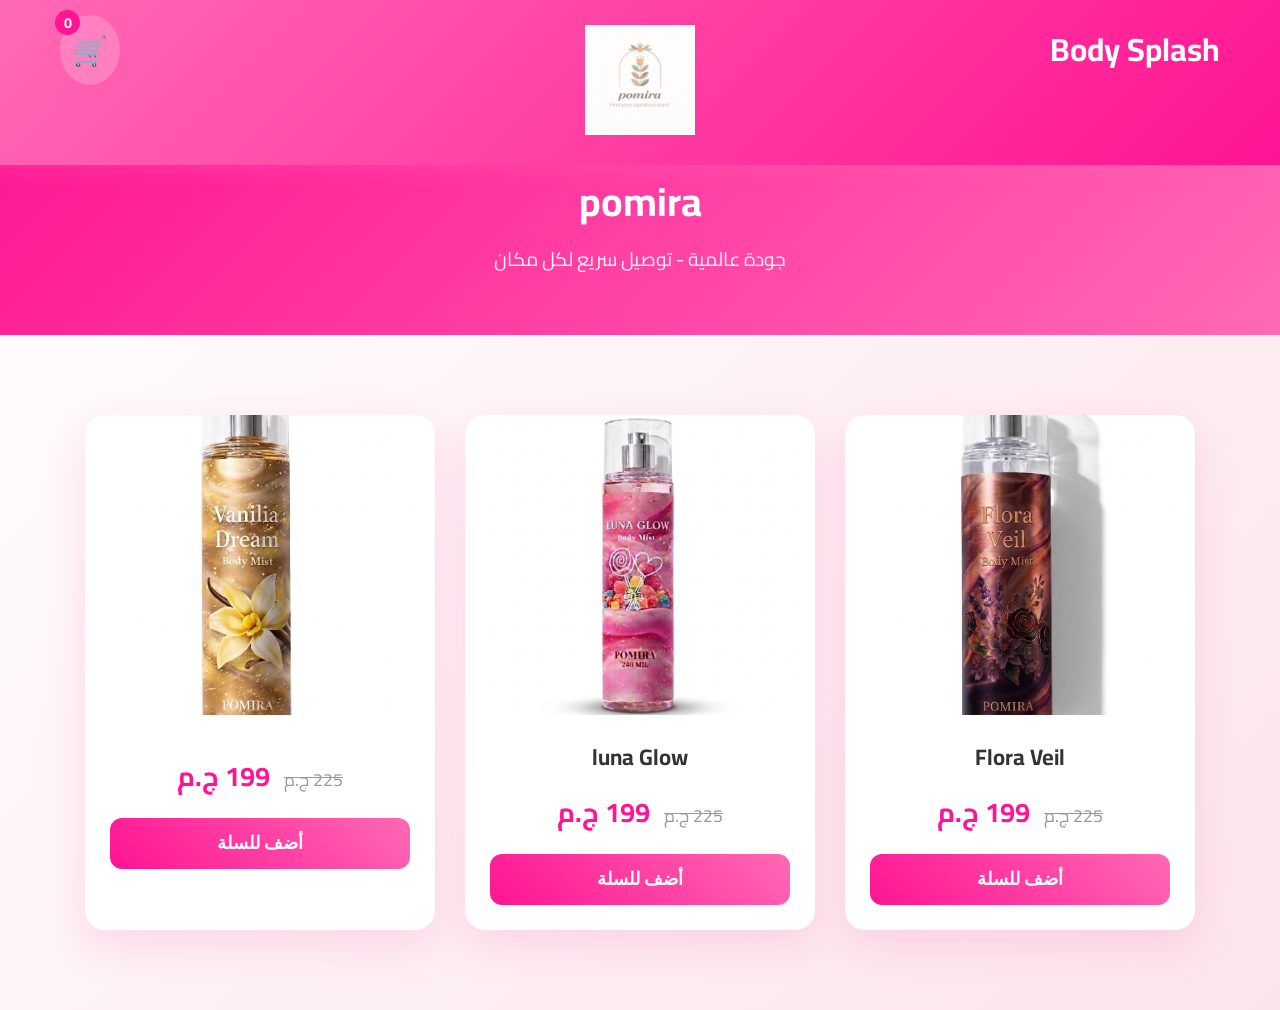
==== index.html @ 42bed2a0 "Add files via upload" ====
<!DOCTYPE html>
<html lang="ar" dir="rtl">
<head>
    <meta charset="UTF-8">
    <meta name="viewport" content="width=device-width, initial-scale=1.0">
    <title>Body Splash</title>
    <link href="https://fonts.googleapis.com/css2?family=Cairo:wght@400;600;700&display=swap" rel="stylesheet">
    <link rel="stylesheet" href="style.css">
</head>
<body>
    <header class="header">
        <div class="container">
            <h1>Body Splash</h1>
            <div class="cart-icon" id="cartIcon">
                <span>🛒</span>
                <span class="cart-count" id="cartCount">0</span>
            </div>
        </div>
    <div >
        <img src="lpgo pomria.jpg" class="center-img" alt="logo">
    </div>
    </header>

    <section class="hero">
        <div class="container">
            <h2>pomira</h2>
            <p>جودة عالمية - توصيل سريع لكل مكان</p>
        </div>
    </section>

    <section class="products">
        <div class="container">
            <div class="products-grid">
                <div class="product" data-name="Flora Veil" data-price="199">
                    <div class="product-img">
                        <img src="Flora Veil  .jpg" alt="Flora Veil">
                    </div>
                    <div class="product-info">
                        <h3>Flora Veil</h3>
                        <div class="price">
                            <span class="old">225 ج.م</span>
                            <span class="new">199 ج.م</span>
                        </div>
                        <button class="add-cart">أضف للسلة</button>
                    </div>
                </div>

                <div class="product" data-name="luna Glow" data-price="199">
                    <div class="product-img">
                        <img src="Luna Glow.jpg" alt="luna glow">
                    </div>
                    <div class="product-info">
                        <h3>luna Glow</h3>
                        <div class="price">
                            <span class="old">225 ج.م</span>
                            <span class="new">199 ج.م</span>
                        </div>
                        <button class="add-cart">أضف للسلة</button>
                    </div>
                </div>

                <div class="product" data-name="Vanilia Dream" data-price="199">
                    <div class="product-img">
                        <img src="Vanilia Dream.jpg" alt="Vanilia Dream">
                    </div>
                    <div class="product-info">
                        <h3></h3>
                        <div class="price">
                            <span class="old">225 ج.م</span>
                            <span class="new">199 ج.م</span>
                        </div>
                        <button class="add-cart">أضف للسلة</button>
                    </div>
                </div>
            </div>
        </div>
    </section>

    <!-- سلة المشتريات -->
    <div id="cartModal" class="modal">
        <div class="modal-content">
            <div class="modal-header">
                <h2>🛒 سلة التسوق</h2>
                <span class="close">&times;</span>
            </div>
            <div id="cartItems" class="cart-items"></div>
            
            <div class="customer-data">
                <h3>بيانات العميل</h3>
                <input type="text" id="name" placeholder="الاسم الكامل">
                <input type="tel" id="phone" placeholder="رقم الواتساب">
                <input type="text" id="address" placeholder="العنوان">
            
            </div>
            
            <div class="total">
                <h3>الإجمالي: <span id="totalPrice">0</span> ج.م</h3>
            </div>
            <button id="sendOrder" class="send-btn">📱 تأكيد وإرسال للواتساب</button>
        </div>
    </div>

    <script src="script.js"></script>
</body>
</html>
---- style.css ----
* {
    margin: 0;
    padding: 0;
    box-sizing: border-box;
}

body {
    font-family: 'Cairo', sans-serif;
    background: linear-gradient(135deg, #ffffff 0%, #fce4ec 100%);
    color: #333;
    line-height: 1.6;
}

.container {
    max-width: 1200px;
    margin: 0 auto;
    padding: 0 20px;
}

/* Header */
.header {
    background: linear-gradient(135deg, #ff69b4, #ff1493);
    color: white;
    padding: 15px 0;
    position: fixed;
    top: 0;
    width: 100%;
    z-index: 1000;
    box-shadow: 0 4px 20px rgba(255,105,180,0.3);
}

.header .container {
    display: flex;
    justify-content: space-between;
    align-items: center;
}

.header h1 {
    font-size: 2rem;
    font-weight: 700;
}

.cart-icon {
    font-size: 1.8rem;
    cursor: pointer;
    padding: 12px;
    border-radius: 50%;
    background: rgba(255,255,255,0.2);
    transition: all 0.3s;
    position: relative;
}

.cart-icon:hover {
    background: rgba(255,255,255,0.4);
    transform: scale(1.1);
}

.cart-count {
    position: absolute;
    top: -5px;
    left: -5px;
    background: #ff1493;
    color: white;
    border-radius: 50%;
    width: 25px;
    height: 25px;
    display: flex;
    align-items: center;
    justify-content: center;
    font-size: 0.9rem;
    font-weight: bold;
}

/* Hero */
.hero {
    background: linear-gradient(135deg, #ff1493, #ff69b4);
    color: white;
    text-align: center;
    padding: 100px 0 60px;
    margin-top: 70px;
}

.hero h2 {
    font-size: 2.5rem;
    margin-bottom: 10px;
}

.hero p {
    font-size: 1.2rem;
    opacity: 0.95;
}

/* Products */
.products {
    padding: 80px 0;
}

.products-grid {
    display: flex;
    gap: 30px;
    justify-content: center;
    flex-wrap: wrap;
}

.product {
    background: white;
    border-radius: 20px;
    width: 350px;
    box-shadow: 0 15px 40px rgba(255,105,180,0.2);
    transition: all 0.4s;
    overflow: hidden;
}

.product:hover {
    transform: translateY(-10px);
    box-shadow: 0 25px 60px rgba(255,105,180,0.3);
}

.product-img {
    height: 300px;
    overflow: hidden;
}

.product-img img {
    width: 100%;
    height: 100%;
    object-fit: cover;
    transition: transform 0.4s;
}

.product:hover .product-img img {
    transform: scale(1.1);
}

.product-info {
    padding: 25px;
    text-align: center;
}

.product-info h3 {
    font-size: 1.4rem;
    margin-bottom: 15px;
    color: #333;
}

.price {
    margin-bottom: 20px;
}

.old {
    text-decoration: line-through;
    color: #999;
    font-size: 1.1rem;
    margin-left: 10px;
}

.new {
    color: #ff1493;
    font-size: 1.7rem;
    font-weight: bold;
}

.add-cart {
    width: 100%;
    background: linear-gradient(45deg, #ff1493, #ff69b4);
    color: white;
    border: none;
    padding: 15px;
    border-radius: 12px;
    font-size: 1.1rem;
    font-weight: 600;
    cursor: pointer;
    transition: all 0.3s;
}

.add-cart:hover {
    transform: translateY(-2px);
    box-shadow: 0 10px 30px rgba(255,20,147,0.4);
}

/* Modal */
.modal {
    display: none;
    position: fixed;
    top: 0;
    left: 0;
    width: 100%;
    height: 100%;
    background: rgba(0,0,0,0.6);
    z-index: 2000;
    backdrop-filter: blur(10px);
}

.modal-content {
    position: absolute;
    top: 50%;
    left: 50%;
    transform: translate(-50%, -50%);
    width: 90%;
    max-width: 500px;
    max-height: 90vh;
    background: white;
    border-radius: 25px;
    overflow-y: auto;
    animation: modalSlide 0.3s ease;
}

@keyframes modalSlide {
    from { transform: translate(-50%, -50%) scale(0.8); opacity: 0; }
    to { transform: translate(-50%, -50%) scale(1); opacity: 1; }
}

.modal-header {
    background: linear-gradient(135deg, #ff1493, #ff69b4);
    color: white;
    padding: 25px;
    display: flex;
    justify-content: space-between;
    align-items: center;
}

.close {
    font-size: 2rem;
    cursor: pointer;
    transition: 0.3s;
}

.close:hover {
    color: #fff;
    transform: scale(1.2);
}

.cart-items {
    padding: 20px;
    max-height: 300px;
    overflow-y: auto;
}

.cart-item {
    display: flex;
    justify-content: space-between;
    align-items: center;
    padding: 15px;
    margin-bottom: 15px;
    background: #fce4ec;
    border-radius: 12px;
    border-right: 4px solid #ff1493;
}

.customer-data {
    padding: 20px;
}

.customer-data h3 {
    margin-bottom: 15px;
    color: #333;
}

.customer-data input,
.customer-data select {
    width: 100%;
    padding: 15px;
    margin-bottom: 15px;
    border: 2px solid #fce4ec;
    border-radius: 12px;
    font-size: 1rem;
    font-family: 'Cairo', sans-serif;
}

.customer-data input:focus,
.customer-data select:focus {
    outline: none;
    border-color: #ff1493;
}

.total {
    padding: 20px;
    background: linear-gradient(135deg, #ff1493, #ff69b4);
    color: white;
    text-align: center;
}

.total h3 {
    font-size: 1.6rem;
}

.send-btn {
    width: 100%;
    background: linear-gradient(45deg, #ff4757, #ff6b7a);
    color: white;
    border: none;
    padding: 20px;
    font-size: 1.2rem;
    font-weight: bold;
    border-radius: 15px;
    cursor: pointer;
    margin: 10px;
    transition: all 0.3s;
}

.send-btn:hover {
    transform: translateY(-3px);
    box-shadow: 0 15px 35px rgba(255,71,87,0.4);
}

@media (max-width: 768px) {
    .products-grid {
        flex-direction: column;
        align-items: center;
    }
    
    .product {
        width: 100%;
        max-width: 350px;
    }
}
.center-img {
    display: block;
    margin: -60px auto 15px; /* زودنا الرقم السالب لـ -60 عشان تطلع فوق أكتر */
    width: 110px;
    height: 110px;
    object-fit: cover;
}
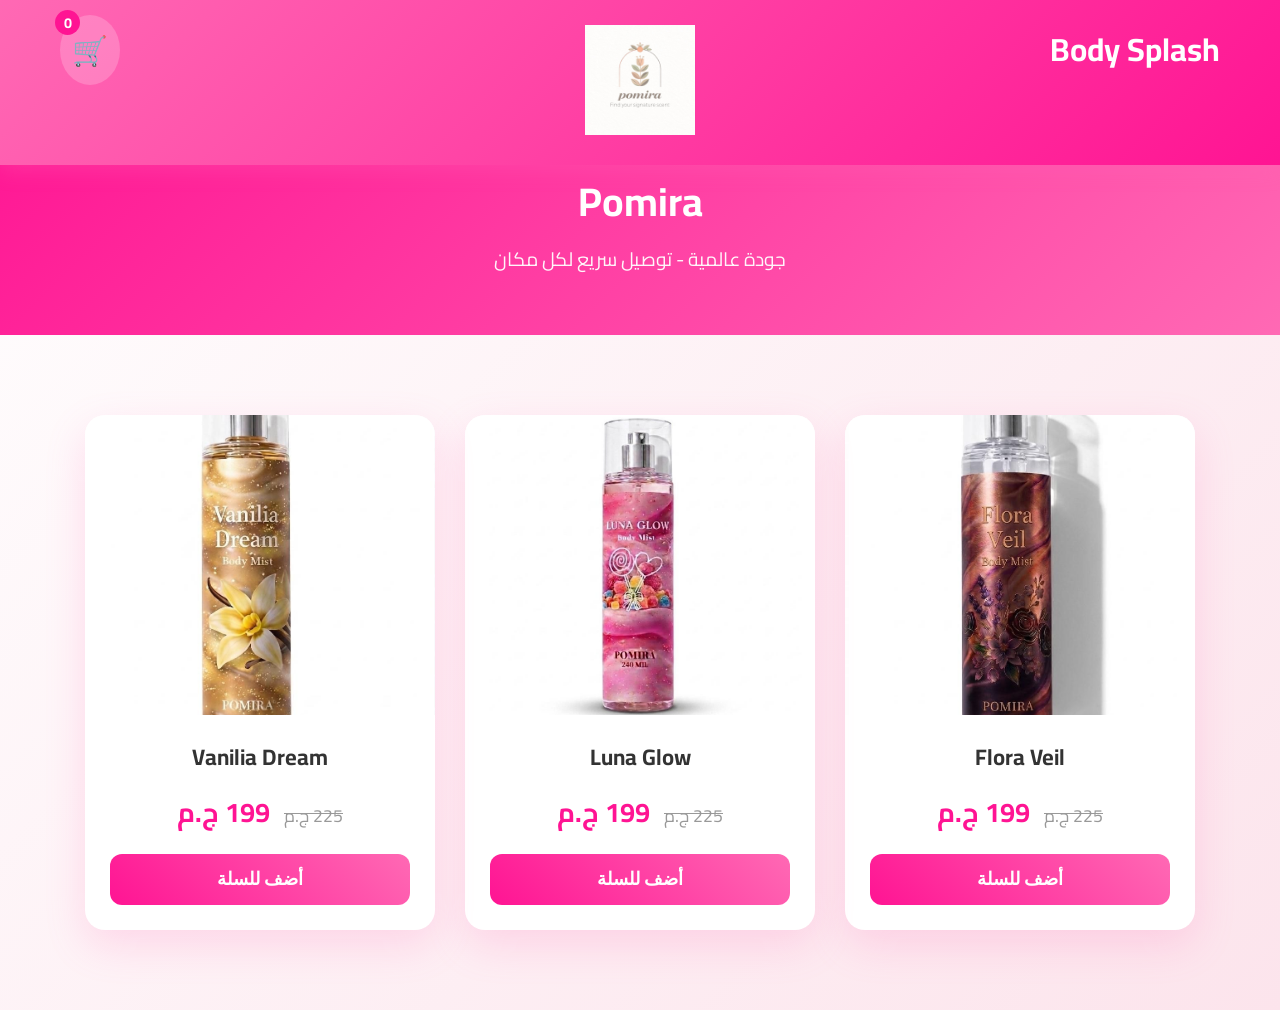
==== commit fba5586a: "Add files via upload" ====
--- a/index.html
+++ b/index.html
@@ -3,7 +3,7 @@
 <head>
     <meta charset="UTF-8">
     <meta name="viewport" content="width=device-width, initial-scale=1.0">
-    <title>Body Splash</title>
+    <title>Body Splash - Pomira</title>
     <link href="https://fonts.googleapis.com/css2?family=Cairo:wght@400;600;700&display=swap" rel="stylesheet">
     <link rel="stylesheet" href="style.css">
 </head>
@@ -16,14 +16,12 @@
                 <span class="cart-count" id="cartCount">0</span>
             </div>
         </div>
-    <div >
         <img src="lpgo pomria.jpg" class="center-img" alt="logo">
-    </div>
     </header>
 
     <section class="hero">
         <div class="container">
-            <h2>pomira</h2>
+            <h2>Pomira</h2>
             <p>جودة عالمية - توصيل سريع لكل مكان</p>
         </div>
     </section>
@@ -45,12 +43,12 @@
                     </div>
                 </div>
 
-                <div class="product" data-name="luna Glow" data-price="199">
+                <div class="product" data-name="Luna Glow" data-price="199">
                     <div class="product-img">
-                        <img src="Luna Glow.jpg" alt="luna glow">
+                        <img src="Luna Glow.jpg" alt="Luna Glow">
                     </div>
                     <div class="product-info">
-                        <h3>luna Glow</h3>
+                        <h3>Luna Glow</h3>
                         <div class="price">
                             <span class="old">225 ج.م</span>
                             <span class="new">199 ج.م</span>
@@ -64,7 +62,7 @@
                         <img src="Vanilia Dream.jpg" alt="Vanilia Dream">
                     </div>
                     <div class="product-info">
-                        <h3></h3>
+                        <h3>Vanilia Dream</h3>
                         <div class="price">
                             <span class="old">225 ج.م</span>
                             <span class="new">199 ج.م</span>
@@ -86,17 +84,20 @@
             <div id="cartItems" class="cart-items"></div>
             
             <div class="customer-data">
-                <h3>بيانات العميل</h3>
-                <input type="text" id="name" placeholder="الاسم الكامل">
-                <input type="tel" id="phone" placeholder="رقم الواتساب">
-                <input type="text" id="address" placeholder="العنوان">
-            
+                <h3>📋 بيانات العميل</h3>
+                <input type="text" id="name" placeholder="الاسم الكامل *">
+                <input type="tel" id="phone" placeholder="رقم الواتساب بدون 0 *">
+                <input type="text" id="address" placeholder="العنوان (اختياري)">
+              
             </div>
             
             <div class="total">
-                <h3>الإجمالي: <span id="totalPrice">0</span> ج.م</h3>
+                <h3>💰 الإجمالي: <span id="totalPrice">0 ج.م</span></h3>
             </div>
-            <button id="sendOrder" class="send-btn">📱 تأكيد وإرسال للواتساب</button>
+            
+            <button id="sendOrder" class="send-btn">
+                🚀 تأكيد الطلب وإرسال للواتساب
+            </button>
         </div>
     </div>
 
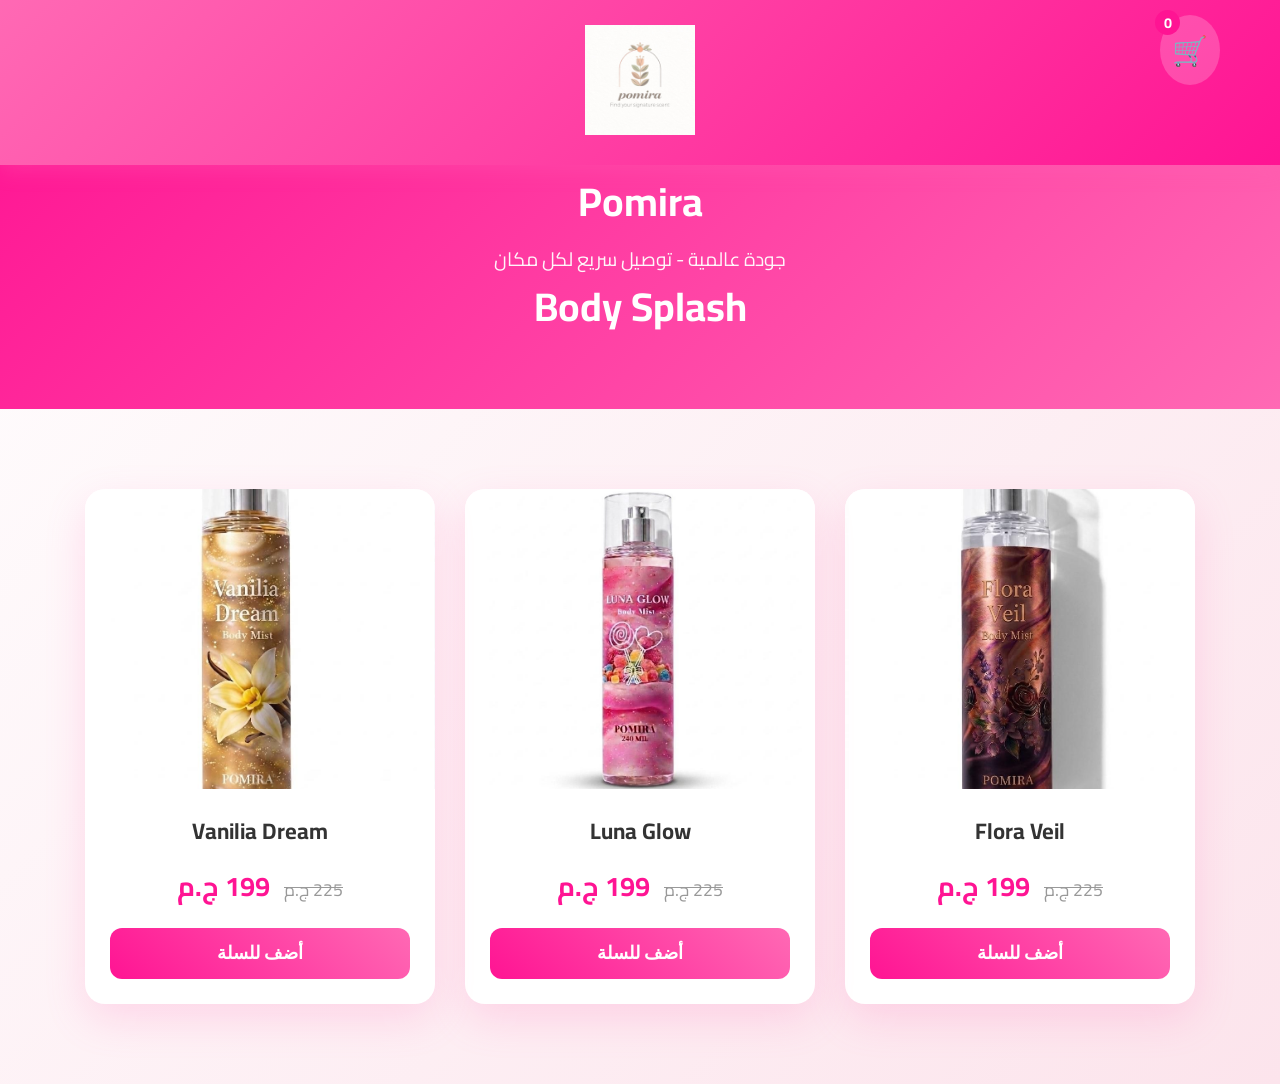
==== commit bd353713: "Add files via upload" ====
--- a/index.html
+++ b/index.html
@@ -6,11 +6,12 @@
     <title>Body Splash - Pomira</title>
     <link href="https://fonts.googleapis.com/css2?family=Cairo:wght@400;600;700&display=swap" rel="stylesheet">
     <link rel="stylesheet" href="style.css">
+<meta name="viewport" content="width=device-width, initial-scale=1.0">
 </head>
 <body>
     <header class="header">
         <div class="container">
-            <h1>Body Splash</h1>
+           
             <div class="cart-icon" id="cartIcon">
                 <span>🛒</span>
                 <span class="cart-count" id="cartCount">0</span>
@@ -23,6 +24,7 @@
         <div class="container">
             <h2>Pomira</h2>
             <p>جودة عالمية - توصيل سريع لكل مكان</p>
+         <h2>Body Splash</h2>
         </div>
     </section>
 
@@ -87,7 +89,7 @@
                 <h3>📋 بيانات العميل</h3>
                 <input type="text" id="name" placeholder="الاسم الكامل *">
                 <input type="tel" id="phone" placeholder="رقم الواتساب بدون 0 *">
-                <input type="text" id="address" placeholder="العنوان (اختياري)">
+                <input type="text" id="address" placeholder="العنوان">
               
             </div>
             
--- a/style.css
+++ b/style.css
@@ -320,4 +320,4 @@
     width: 110px;
     height: 110px;
     object-fit: cover;
-}+}
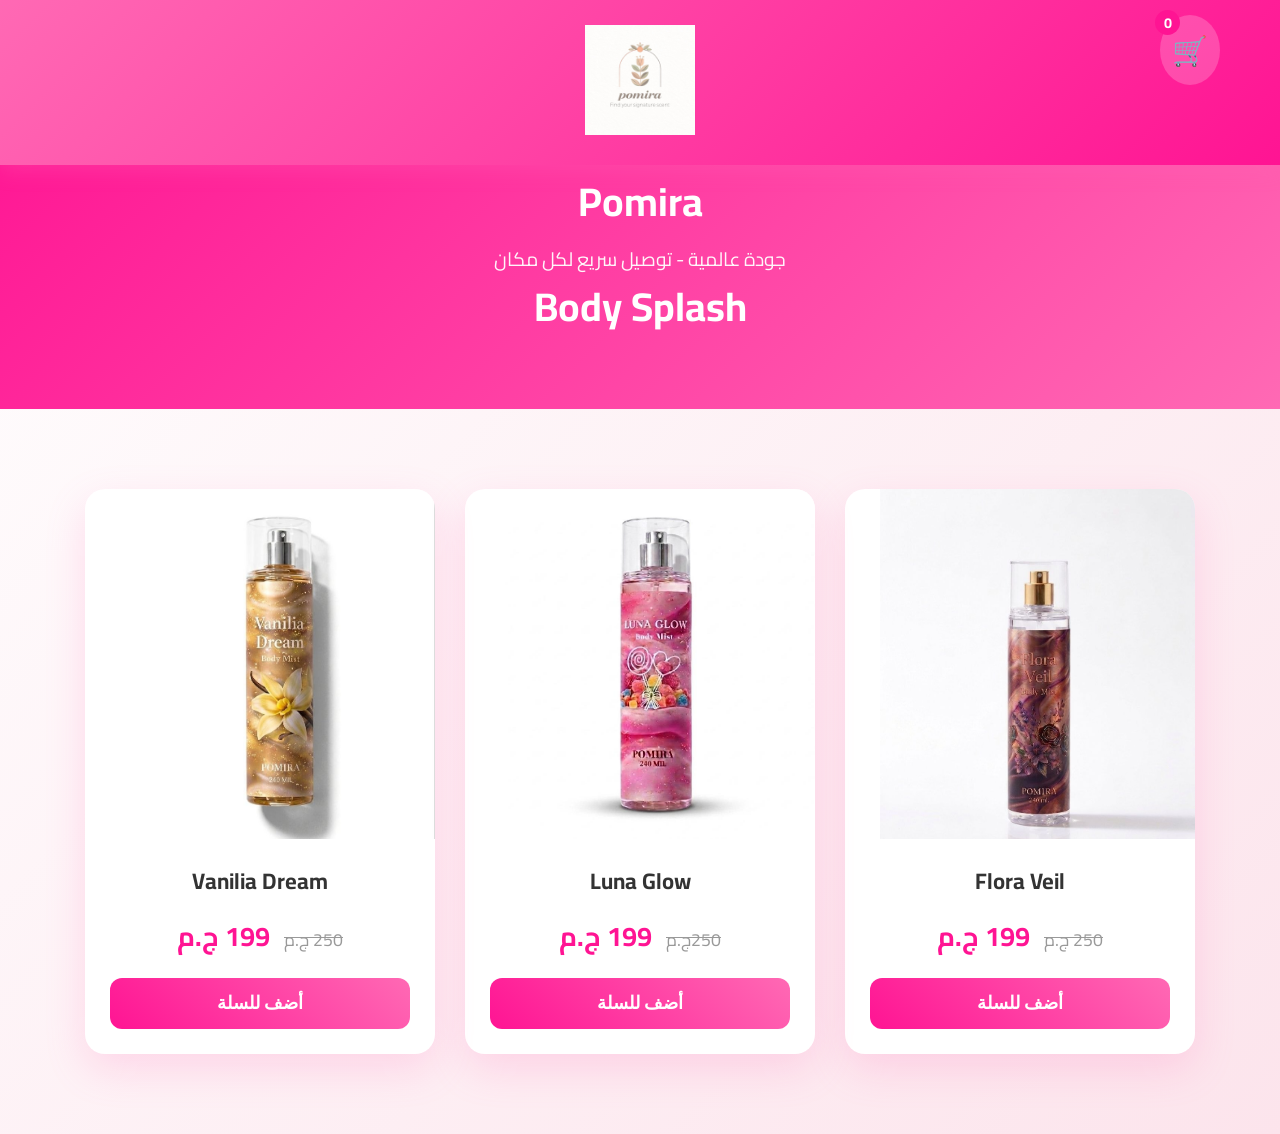
==== commit 4fe443e9: "Add files via upload" ====
--- a/index.html
+++ b/index.html
@@ -33,12 +33,12 @@
             <div class="products-grid">
                 <div class="product" data-name="Flora Veil" data-price="199">
                     <div class="product-img">
-                        <img src="Flora Veil  .jpg" alt="Flora Veil">
+                        <img src="flora veil 2.jpg" alt="Flora Veil">
                     </div>
                     <div class="product-info">
                         <h3>Flora Veil</h3>
                         <div class="price">
-                            <span class="old">225 ج.م</span>
+                            <span class="old">250 ج.م</span>
                             <span class="new">199 ج.م</span>
                         </div>
                         <button class="add-cart">أضف للسلة</button>
@@ -52,7 +52,7 @@
                     <div class="product-info">
                         <h3>Luna Glow</h3>
                         <div class="price">
-                            <span class="old">225 ج.م</span>
+                            <span class="old">250ج.م</span>
                             <span class="new">199 ج.م</span>
                         </div>
                         <button class="add-cart">أضف للسلة</button>
@@ -61,12 +61,12 @@
 
                 <div class="product" data-name="Vanilia Dream" data-price="199">
                     <div class="product-img">
-                        <img src="Vanilia Dream.jpg" alt="Vanilia Dream">
+                        <img src="vanailia dream.jpg" alt="Vanilia Dream">
                     </div>
                     <div class="product-info">
                         <h3>Vanilia Dream</h3>
                         <div class="price">
-                            <span class="old">225 ج.م</span>
+                            <span class="old">250 ج.م</span>
                             <span class="new">199 ج.م</span>
                         </div>
                         <button class="add-cart">أضف للسلة</button>
--- a/style.css
+++ b/style.css
@@ -117,12 +117,12 @@
 }
 
 .product-img {
-    height: 300px;
+    height: 350px;
     overflow: hidden;
 }
 
 .product-img img {
-    width: 100%;
+    width: 90%;
     height: 100%;
     object-fit: cover;
     transition: transform 0.4s;
